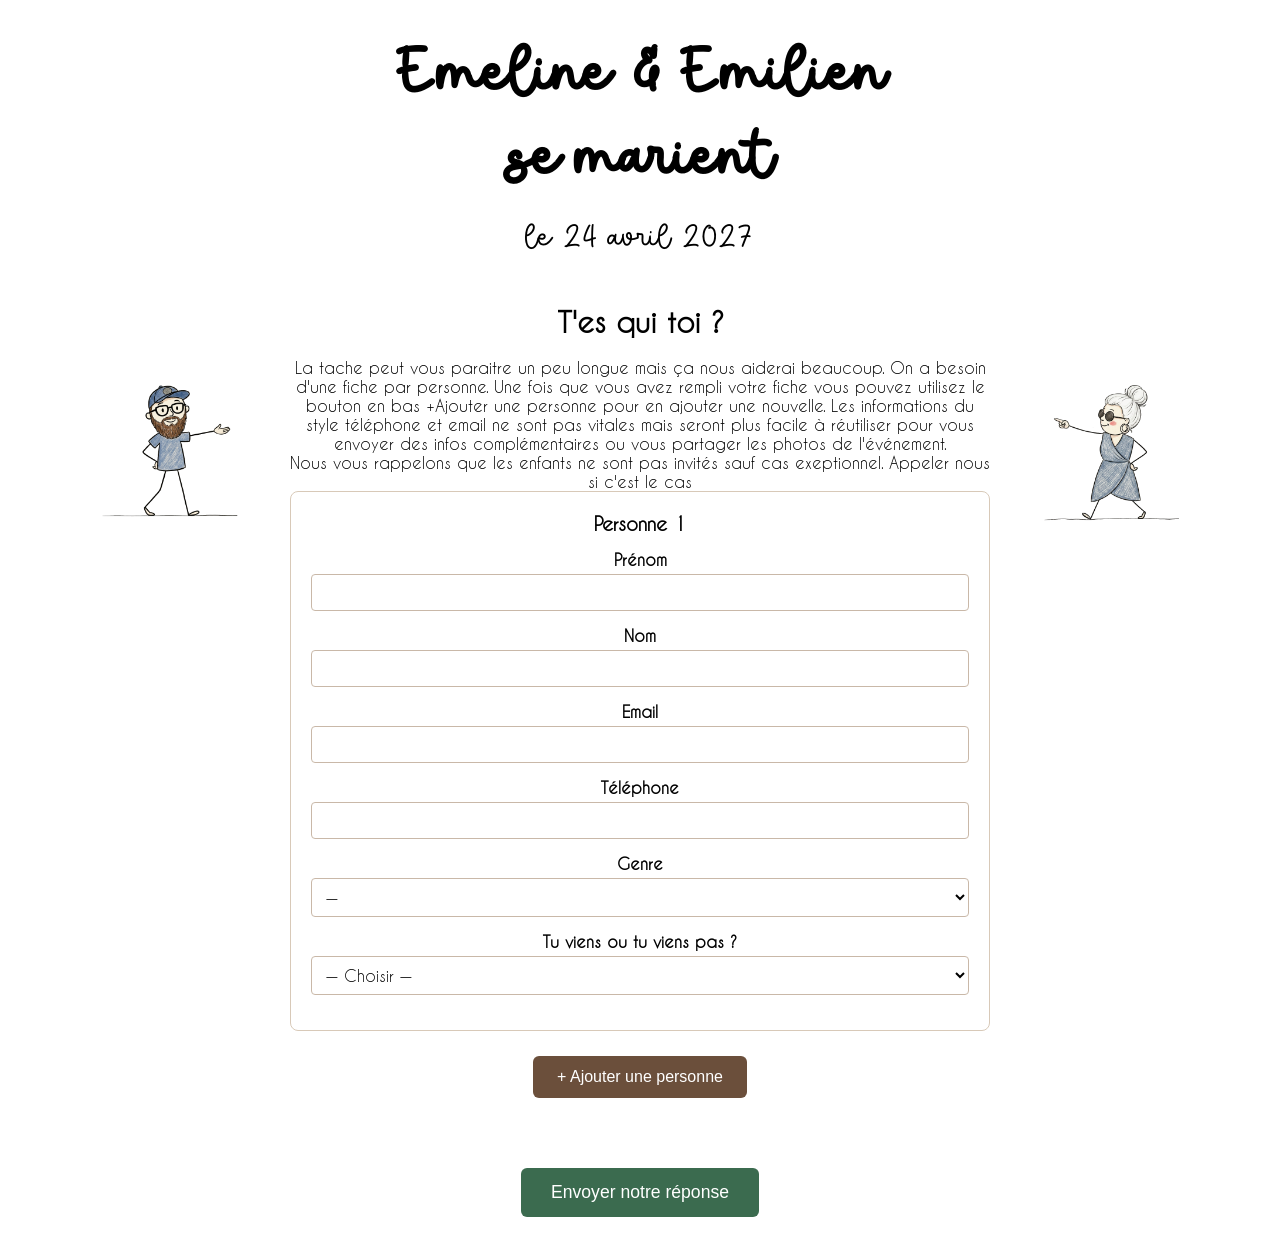
==== index.html @ d62d3e73 "réoragnisation" ====
<!DOCTYPE html>
<html lang="fr">
<head>
<meta charset="UTF-8">
<meta name="viewport" content="width=device-width, initial-scale=1.0">
<title>Mariage Emeline & Emilien — 24 avril 2027</title>
<link rel="stylesheet" href="style.css">
</head>
<body>
<div id="fond-anime" aria-hidden="true"></div>

<!-- ============================================================
     FORMULAIRE — page unique
     ============================================================ -->
<div id="form-container">
  <form id="rsvp-form" action="https://formbold.com/s/3dJxx" method="POST" autocomplete="off">

    <input type="hidden" name="version" id="input-version" value="a">

<header class="entete">
  <h1>
    <span class="ligne-mobile">Emeline<br>&<br>Emilien<br>se marient</span>
    <span class="ligne-desktop">Emeline & Emilien<br>se marient</span>
  </h1>
  <p class="date">le 24 avril 2027</p>
</header>

    <!-- Guides visuels : le pere a gauche, la mere a droite -->
    <img id="guide-pere" class="guide-personnage" src="images/pereparici.png" alt="" aria-hidden="true">
    <img id="guide-mere" class="guide-personnage" src="images/mereparici.png" alt="" aria-hidden="true">
    <img id="guide-fils"  class="guide-personnage guide-enfant hidden"
     src="images/filsdanse.gif" alt="">
<img id="guide-fille" class="guide-personnage guide-enfant hidden"
     src="images/filledanse.gif" alt="">
    <!-- ---------- BLOC 1 : LES INVITÉS ---------- -->
    <section class="cadre" id="bloc-invites">
      <h2>T'es qui toi ?</h2>
      <p class="intro-bloc">
        La tache peut vous paraitre un peu longue mais ça nous aiderai beaucoup. On a besoin d'une fiche par personne. Une fois que vous avez rempli votre fiche vous pouvez utilisez le bouton en bas +Ajouter une personne pour en ajouter une nouvelle. Les informations du style téléphone et email ne sont pas vitales mais seront plus facile à réutiliser pour vous envoyer des infos complémentaires ou vous partager les photos de l'événement.
      </p>
<p>Nous vous rappelons que les enfants ne sont pas invités sauf cas exeptionnel. Appeler nous si c'est le cas</p>
      <div id="personnes-container">

        <!-- ===== FICHE 1 (toujours visible) ===== -->
        <div class="fiche-personne" data-index="1">
          <div class="fiche-header">
            <span class="fiche-numero">Toi</span>
            <button type="button" class="btn-supprimer" aria-label="Supprimer">✕</button>
          </div>

          <div class="ligne-2col">
            <div class="champ">
              <label for="p1_prenom">Prénom</label>
              <input type="text" id="p1_prenom" name="p1_prenom" required>
            </div>
            <div class="champ">
              <label for="p1_nom">Nom</label>
              <input type="text" id="p1_nom" name="p1_nom" required>
            </div>
          </div>

          <div class="ligne-2col">
            <div class="champ">
              <label for="p1_email">Email</label>
              <input type="email" id="p1_email" name="p1_email">
            </div>
            <div class="champ">
              <label for="p1_tel">Téléphone</label>
              <input type="tel" id="p1_tel" name="p1_tel">
            </div>
          </div>

          <div class="champ">
            <label for="p1_genre">Genre</label>
            <select id="p1_genre" name="p1_genre">
              <option value="">—</option>
              <option value="homme">Homme</option>
              <option value="femme">Femme</option>
              <option value="licorne">Licorne</option>
              <option value="nain">Nain</option>
            </select>
          </div>

          <div class="champ">
            <label for="p1_presence">Tu viens ou tu viens pas ?</label>
            <select id="p1_presence" name="p1_presence" class="select-presence" required>
              <option value="">— Choisir —</option>
              <option value="absent">Absent(e), hélas. J'ai aquaponey</option>
              <option value="vin"    data-versions="a b c">Vin d'honneur uniquement</option>
              <option value="soir"   data-versions="a b">Vin d'honneur + soirée</option>
              <option value="journee" data-versions="a">Toute la journée,</option>
              <option value="retour"  data-versions="a">La journée et le lendemain</option>
            </select>
          </div>

          <!-- Conditionnel : repas -->
          <div class="conditionnel hidden" data-show-if="repas">
            <div class="champ">
              <label for="p1_regime">Des restrictions alimentaires ?</label>
              <select id="p1_regime" name="p1_regime">
                <option value="aucune">Non, je mange de tout</option>
                <option value="cannibale">Cannibale</option>
                <option value="vege">Végétarien</option>
                <option value="vegan">Vegan</option>
                <option value="kasher">Kasher</option>
                <option value="hallal">Hallal</option>
                <option value="demander">Demander à ma femme</option>
              </select>
            </div>
            <div class="champ">
              <label for="p1_allergies">Allergies alimentaires (précisez)</label>
              <input type="text" id="p1_allergies" name="p1_allergies"
                     placeholder="Arachides, fruits de mer, noix, légumes…">
            </div>
          </div>

          <!-- Conditionnel : logement -->
          <div class="conditionnel hidden" data-show-if="logement">
            <div class="champ">
              <label for="p1_logement">Besoin d'un hébergement ?</label>
              <p>On peut vous aider à trouver un logement, en fonction du nombre on peut trouver des solutions, mais on reprendra contact avec les intéressés.</p>
              <select id="p1_logement" name="p1_logement">
                <option value="non">Non merci</option>
                <option value="oui">Oui</option>
                <option value="peutetre">Peut-être</option>
              </select>
            </div>
          </div>
          <div class="conditionnel hidden" data-show-if="aide">
  <div class="champ">
    <label for="p1_aide">Prêt(e) à donner un coup de main pendant la journée ?</label>
    <p>On a besoin de vous pendant la journée si chacun en fait un peu ce ne sera lourd pour personne</p>
    <select id="p1_aide" name="p1_aide">
      <option value="">— Choisir —</option>
      <option value="non">Non, désolé</option>
      <option value="oui">Oui, avec plaisir</option>
      <option value="peutetre">Peut-être, dites-moi ce qu'il faut faire</option>
    </select>
  </div>
  <div class="ligne-2col">
     <div class="champ">
       <label for="p1_chanson1">Une chanson que tu voudrais entendre</label>
       <input type="text" id="p1_chanson1" name="p1_chanson1" placeholder="Titre — Artiste">
     </div>
      <div class="champ">
        <label for="p1_chanson2">Une deuxième chanson</label>
       <input type="text" id="p1_chanson2" name="p1_chanson2" placeholder="Titre — Artiste">
     </div>
    </div>
           <div class="zone-gif"></div>
 </div>
          <div class="zone-gif"></div>
        </div>
        <!-- ===== FIN FICHE 1 ===== -->

        <!-- Les fiches 2 à 8 sont clonées en JS depuis la fiche 1 [LOT 1] -->

      </div>

      <button type="button" id="btn-ajouter">+ Ajouter une personne</button>
    </section>

<!-- ---------- ENVOI ---------- -->
    <div class="zone-envoi">
      <button type="submit" id="btn-envoyer">Envoyer notre réponse</button>
      <p class="message-erreur hidden" id="message-erreur"></p>
    </div>

  </form>
</div>


<!-- ============================================================
     ÉCRAN FINAL
     ============================================================ -->
<div id="end-screen" class="hidden">
  <img id="img-fin" src="images/mariagefamille.png" alt="Les mariés">
  <h2>Merci pour votre réponse !</h2>
  <p>Nous avons hâte de célébrer ce jour avec vous.</p>
</div>

<script src="script.js"></script>
<script type="module" src="https://static.cloudflareinsights.com/beacon.min.js/v31edd6df95cf4e85bb4c19e7a9bdbcba1788362987495" integrity="sha512-iIg7k2xntmwu6/uSb5tpc/hySgZc4eoL31yB29W6tJFo2akwjPWcEqnCEdJvGexCL0KEQwVYv5BlowfhVz26hg==" data-cf-beacon='{"version":"2024.11.0","token":"8607d2a720d14b038279025b2b5a82e5","spa":2}' crossorigin="anonymous"></script>
</body>
</html>
---- style.css ----
/* ===== RESET (à mettre en haut du CSS) ===== */
* {
  margin: 0;
  padding: 0;
  box-sizing: border-box;
}

.hidden {
    display: none !important;
}

.cadre {
    /* Cadre fleuri desactive pour l'instant — reactiver ces 2 lignes pour le remettre
       (la bordure de 80px reprendra 160px de largeur au contenu) :
    border: 80px solid transparent;
    border-image: url('images/cadre-fleuri1.png') 200 round; */
    border: none;
    padding: 10px;
    margin: 20px;
}
/* ===================================================================
   LOT 4 — MISE EN PAGE DU FORMULAIRE
   =================================================================== */
/*Polices*/
@font-face {
  font-family: 'CaviarDreams';
  src: url('./fonts/CaviarDreams.woff2') format('woff2');
  font-weight: 400;
  font-style: normal;
  font-display: swap;
}
@font-face {
  font-family: 'iloveyou';
  src: url('./fonts/iloveyou.woff2') format('woff2');
  font-weight: 400;
  font-style: normal;
  font-display: swap;
}

body {
  font-family: 'CaviarDreams';
  text-align: justify;
}
header {
  text-align: center;
  font-family: 'iloveyou';
  font-size: 2.2em;
}
h1 {
  text-align: center;
  line-height: 1.2; /* réduit l'espace entre les lignes */
}
/* Police des questions */
.question-label {
  font-family: 'Georgia', serif;
}
#form-container {
  max-width: 800px;
  margin: 0 auto;
  padding: 40px 20px;
}

/* --- Sections générales (.cadre sert déjà de conteneur visuel) --- */
.cadre h2 {
  font-size: 1.8rem;
  margin-bottom: 20px;
  text-align: center;
}

/* --- Fiche personne --- */
.fiche-personne {
  background: rgba(255, 255, 255, 0.6);
  border: 1px solid #d8c9b8;
  border-radius: 8px;
  padding: 20px;
  margin-bottom: 25px;
  position: relative;
}

.fiche-numero {
  display: block;
  font-weight: bold;
  font-size: 1.2rem;
  margin-bottom: 15px;
}

.btn-supprimer {
  position: absolute;
  top: 15px;
  right: 15px;
  background: none;
  border: none;
  font-size: 1.3rem;
  cursor: pointer;
  color: #a33;
}

/* --- Champs de formulaire --- */
.champ {
  margin-bottom: 15px;
  display: flex;
  flex-direction: column;
}

.champ label {
  margin-bottom: 5px;
  font-weight: bold;
}

.champ input,
.champ select,
.champ textarea {
  padding: 8px 10px;
  border: 1px solid #c9b8a8;
  border-radius: 4px;
  font-family: inherit ;
  font-size: 1rem;
  background: #fff;
}

/* --- Blocs conditionnels (repas / logement) --- */
.conditionnel {
  border-left: 3px solid #d8b878;
  padding-left: 15px;
  margin-top: 10px;
}

/* --- Bouton ajouter une personne --- */
#btn-ajouter {
  display: block;
  margin: 0 auto 30px;
  padding: 12px 24px;
  background: #6b4f3b;
  color: #fff;
  border: none;
  border-radius: 6px;
  cursor: pointer;
  font-size: 1rem;
  position: relative; 
  z-index: 10;   
}

#btn-ajouter:disabled {
  background: #ccc;
  cursor: not-allowed;
}
.guide-personnage {
  position: fixed;
  top: 50%;
  transform: translateY(-50%);
  width: 150px;
  z-index: 5;
  transition: opacity 0.3s ease;
}

/* Cales contre le formulaire : 15px entre le personnage et le bord du cadre.
   545px = 380 (demi-largeur du cadre) + 15 (ecart) + 150 (largeur du personnage) */
#guide-pere { left:  calc(50% - 545px); }
#guide-mere { right: calc(50% - 545px); }
/* Enfants : empilés sous le père et la mère */
#guide-fils  { left: calc(50% - 545px); }
#guide-fille { right:calc(50% - 545px); }

/* Décalage vertical : moitié de la hauteur du parent + un écart */
.guide-enfant {
  transform: translateY(calc(-50% + 200px));
}
.ligne-desktop { display: inline; }
.ligne-mobile { display: none; }

@media (max-width: 640px) {
  .ligne-desktop { display: none; }
  .ligne-mobile { display: inline; }
}
@media (max-width: 1180px) { 
  /* Tous les guides : fixés au centre vertical de l'écran, côte à côte */
  .guide-personnage {
    position: fixed;
    top: 50%;
    transform: translateY(-50%);
    width: 150px;
    z-index: 5;              /* derrière le formulaire */
    opacity: 0.6;            /* discret en arrière-plan */
    pointer-events: none;    /* les clics passent à travers */
  }

  /* Répartition horizontale autour du centre de l'écran.
     70px de large + 10px d'écart => pas de 80px par personnage */
  #guide-pere  { left: calc(50% - 200px); }
  #guide-mere  { right: calc(50% - 200px);  }
  #guide-fils  { left: calc(50% - 200px); top: calc(50% + 180px); }
  #guide-fille { right: calc(50% - 200px);top: calc(50% + 180px);}

  /* Le formulaire passe au-dessus */
  .container {
    position: relative;
    z-index: 10;
  }
 
}
/* --- Bouton d'envoi --- */
#rsvp-form button[type="submit"] {
  display: block;
  margin: 30px auto 0;
  padding: 14px 30px;
  background: #3b6b4f;
  color: #fff;
  border: none;
  border-radius: 6px;
  font-size: 1.1rem;
  cursor: pointer;
}

/* --- Fond animé : décor non interactif derrière le contenu --- */
#fond-anime {
  position: fixed;
  inset: 0;
  z-index: 0;
  pointer-events: none;
  overflow: hidden;
  background: transparent;
}

#intro-screen,
#form-container,
#end-screen {
  text-align: center;
}

#end-screen h2,
#end-screen p {
  text-align: center;
  margin: 10px auto;
}

.fond-anime-element {
  position: absolute;
  top: 0;
  left: 0;
  user-select: none;
  will-change: transform, opacity;
  animation: fond-anime-fall var(--fall-duration, 8s) linear forwards;
}

@keyframes fond-anime-fall {
  from {
    transform: translate3d(0, -10vh, 0) rotate(0deg);
    opacity: 0;
  }
  10% { opacity: 0.9; }
  90% { opacity: 0.9; }
  to {
    transform: translate3d(0, 110vh, 0) rotate(360deg);
    opacity: 0;
  }
}

@media (max-width: 640px) {
  #fond-anime { opacity: 0.55; }
  .fond-anime-element { animation-duration: 9s; }
}

@media (prefers-reduced-motion: reduce) {
  #fond-anime { display: none; }
}
#img-fin {
  max-width: 600px;   /* ajuste selon ton besoin */
  width: 80%;         /* pour que ça reste responsive sur mobile */
  height: auto;
  display: block;
  margin: 0 auto;
}
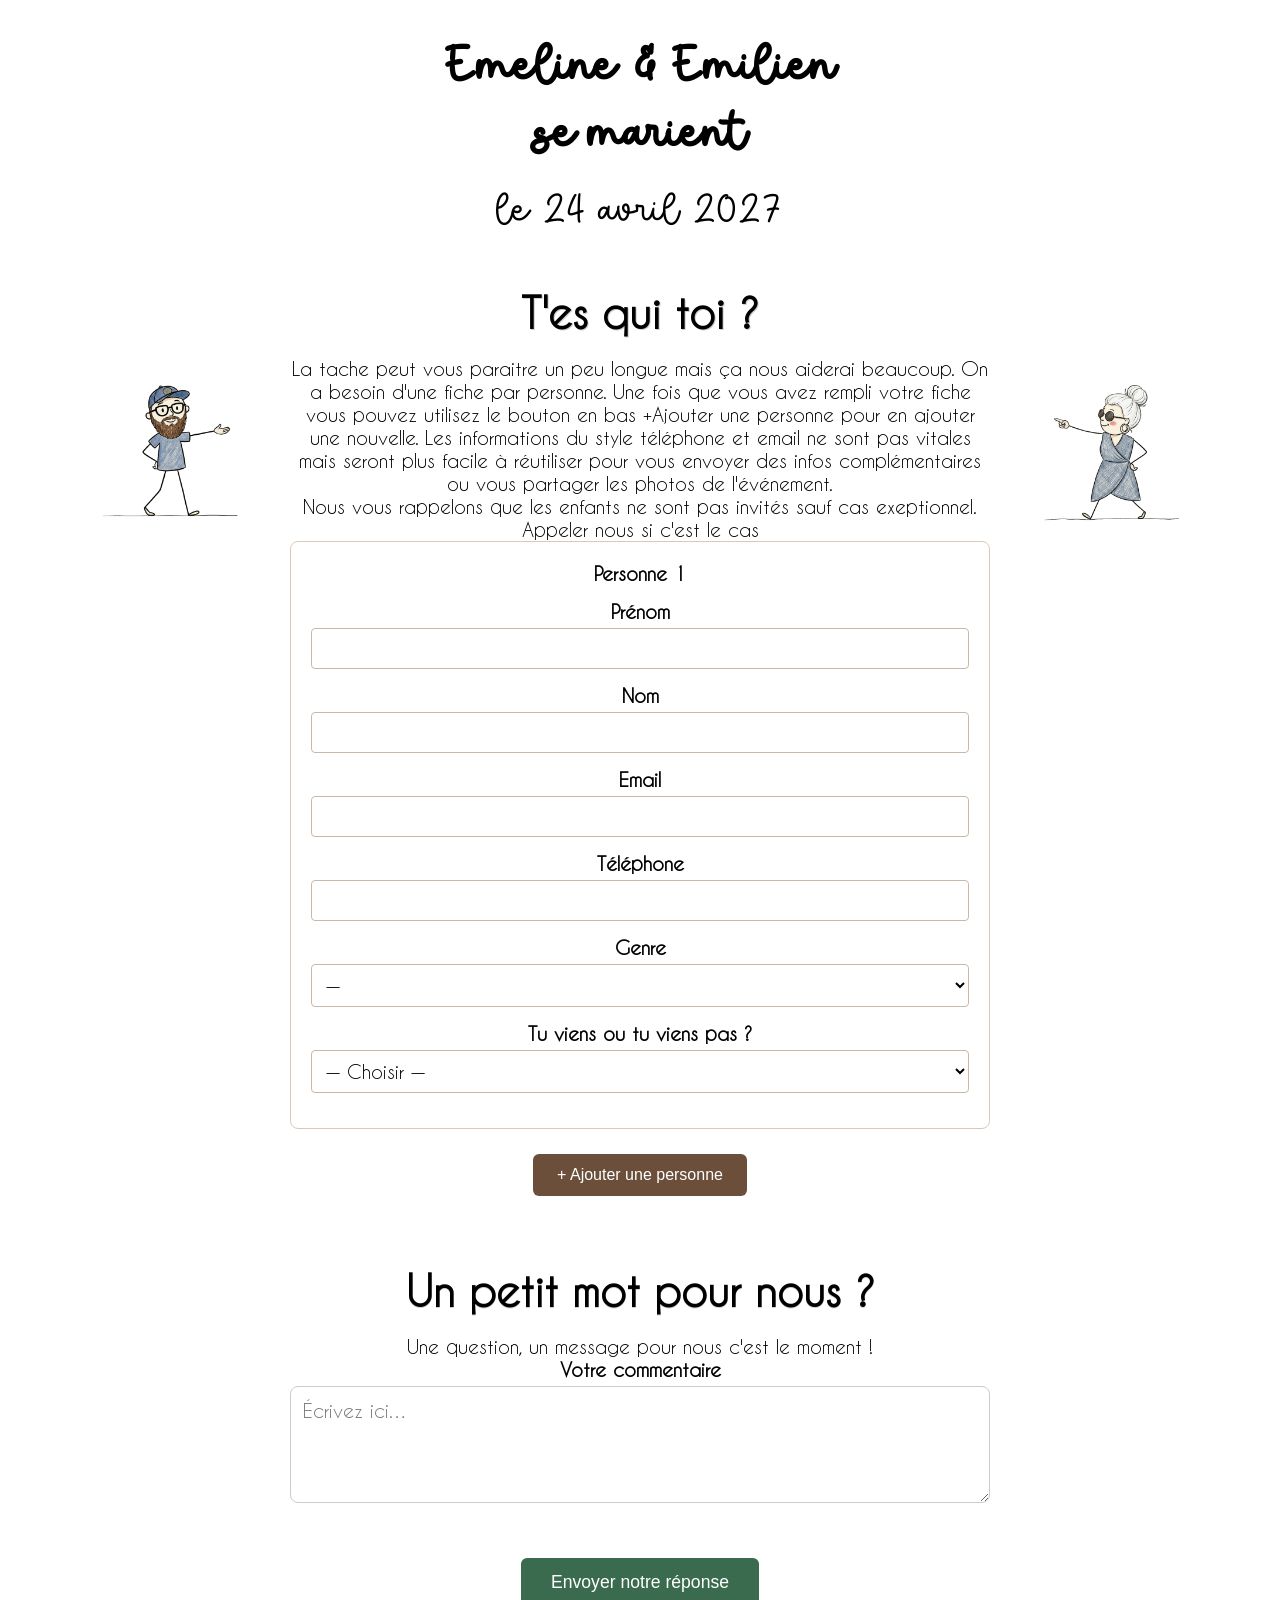
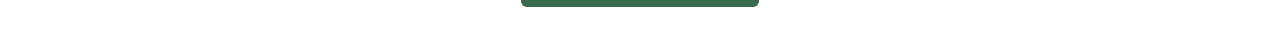
==== commit ea86cdfd: "v2" ====
--- a/index.html
+++ b/index.html
@@ -147,10 +147,8 @@
        <input type="text" id="p1_chanson2" name="p1_chanson2" placeholder="Titre — Artiste">
      </div>
     </div>
-           <div class="zone-gif"></div>
- </div>
-          <div class="zone-gif"></div>
-        </div>
+  </div>
+</div>
         <!-- ===== FIN FICHE 1 ===== -->
 
         <!-- Les fiches 2 à 8 sont clonées en JS depuis la fiche 1 [LOT 1] -->
@@ -159,7 +157,18 @@
 
       <button type="button" id="btn-ajouter">+ Ajouter une personne</button>
     </section>
-
+    <!-- ---------- BLOC COMMENTAIRE ---------- -->
+    <section class="cadre" id="bloc-commentaire">
+      <h2>Un petit mot pour nous ?</h2>
+      <p class="intro-bloc">
+        Une question, un message pour nous c'est le moment !
+      </p>
+      <div class="champ">
+        <label for="commentaire">Votre commentaire</label>
+        <textarea id="commentaire" name="commentaire" rows="4"
+                  placeholder="Écrivez ici…"></textarea>
+      </div>
+    </section>
 <!-- ---------- ENVOI ---------- -->
     <div class="zone-envoi">
       <button type="submit" id="btn-envoyer">Envoyer notre réponse</button>
--- a/style.css
+++ b/style.css
@@ -36,19 +36,29 @@
   font-style: normal;
   font-display: swap;
 }
-
+#bloc-commentaire textarea {
+  width: 100%;
+  font-family: 'CaviarDreams';
+  font-size: clamp(0.8rem, 2vw, 1.2rem);
+  padding: 0.6em;
+  border-radius: 8px;
+  border: 1px solid #ccc;
+  resize: vertical;
+}
 body {
   font-family: 'CaviarDreams';
   text-align: justify;
+  font-size: clamp(0.8rem, 2vw, 1.2rem);
 }
 header {
   text-align: center;
   font-family: 'iloveyou';
-  font-size: 2.2em;
+  font-size: clamp(1.5rem, 4.5vw, 2.8rem);
 }
 h1 {
   text-align: center;
   line-height: 1.2; /* réduit l'espace entre les lignes */
+  font-size: clamp(3rem, 9vw, 3.5rem);
 }
 /* Police des questions */
 .question-label {
@@ -62,9 +72,9 @@
 
 /* --- Sections générales (.cadre sert déjà de conteneur visuel) --- */
 .cadre h2 {
-  font-size: 1.8rem;
+  font-size: clamp(2rem, 6vw, 2.6rem);
   margin-bottom: 20px;
-  text-align: center;
+  text-shadow: 0.5px 0.5px 0 rgba(0,0,0,0.2);
 }
 
 /* --- Fiche personne --- */
@@ -114,7 +124,7 @@
   border: 1px solid #c9b8a8;
   border-radius: 4px;
   font-family: inherit ;
-  font-size: 1rem;
+  font-size: clamp(0.8rem, 2vw, 1.2rem);
   background: #fff;
 }
 
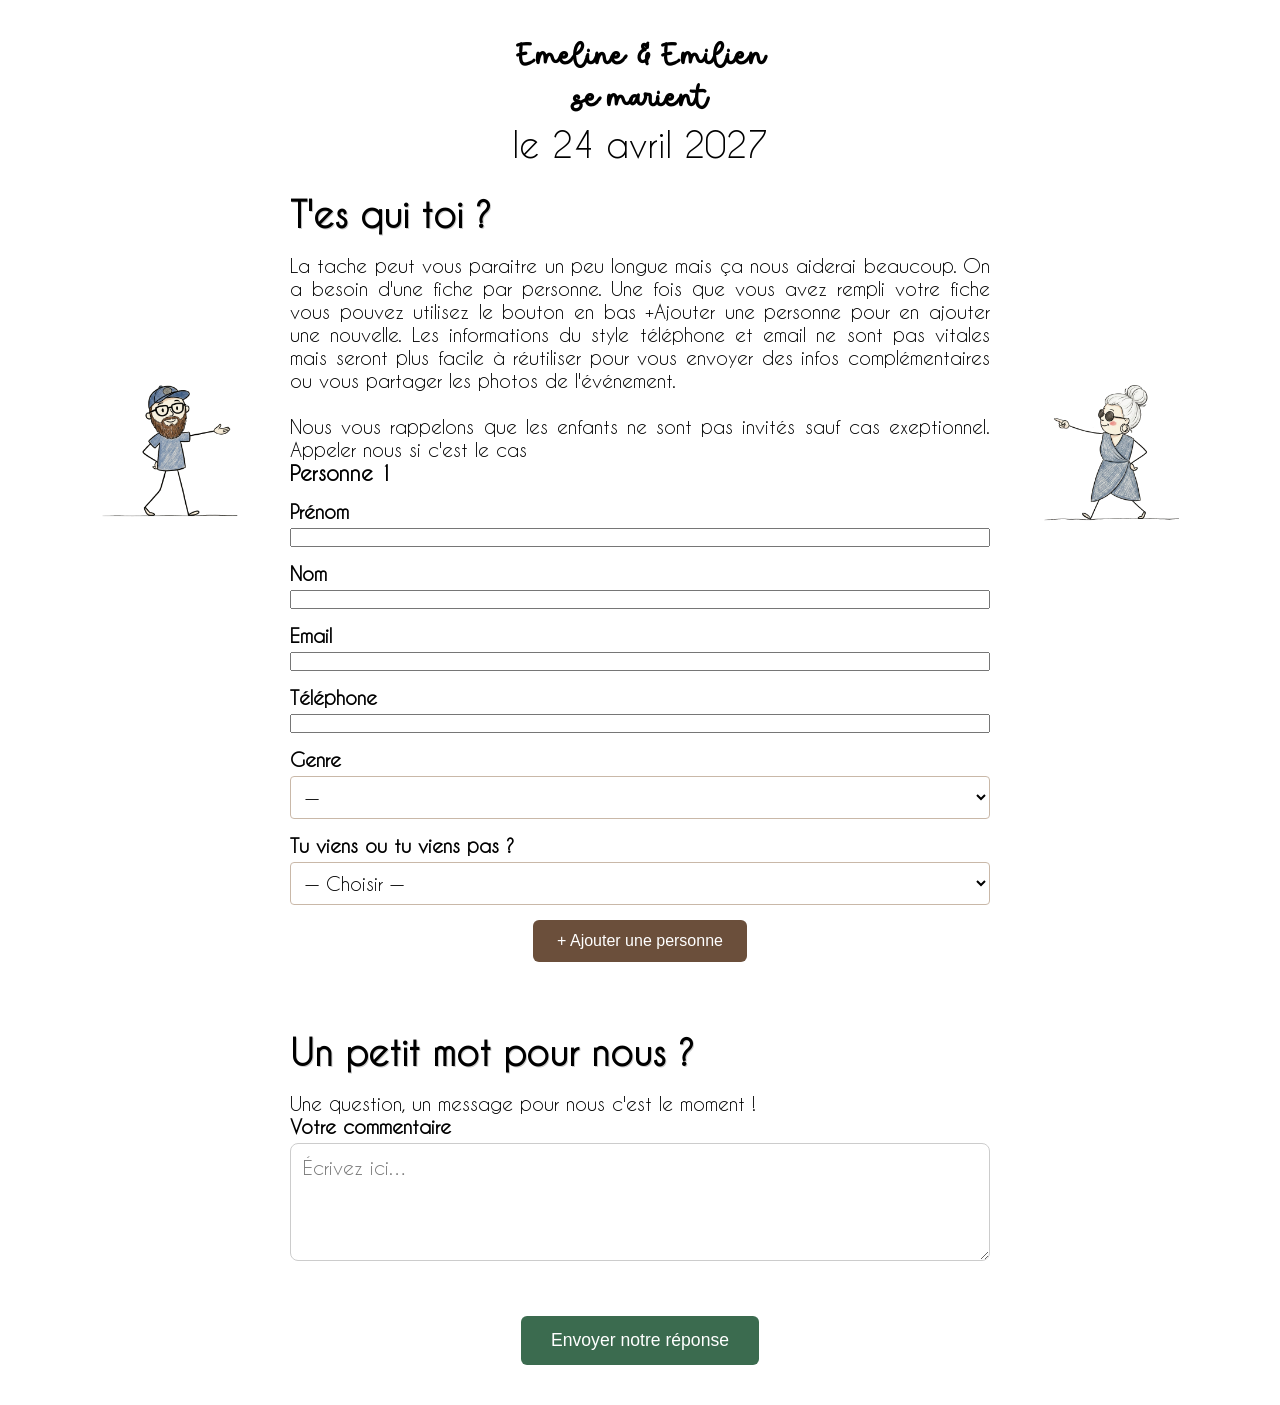
==== commit a9132446: "quelque modif et nouvelle animation" ====
--- a/index.html
+++ b/index.html
@@ -35,10 +35,11 @@
     <!-- ---------- BLOC 1 : LES INVITÉS ---------- -->
     <section class="cadre" id="bloc-invites">
       <h2>T'es qui toi ?</h2>
-      <p class="intro-bloc">
+        <p class="intro-bloc">
         La tache peut vous paraitre un peu longue mais ça nous aiderai beaucoup. On a besoin d'une fiche par personne. Une fois que vous avez rempli votre fiche vous pouvez utilisez le bouton en bas +Ajouter une personne pour en ajouter une nouvelle. Les informations du style téléphone et email ne sont pas vitales mais seront plus facile à réutiliser pour vous envoyer des infos complémentaires ou vous partager les photos de l'événement.
-      </p>
-<p>Nous vous rappelons que les enfants ne sont pas invités sauf cas exeptionnel. Appeler nous si c'est le cas</p>
+        </p>
+        <br>
+        <p>Nous vous rappelons que les enfants ne sont pas invités sauf cas exeptionnel. Appeler nous si c'est le cas</p>
       <div id="personnes-container">
 
         <!-- ===== FICHE 1 (toujours visible) ===== -->
@@ -85,11 +86,11 @@
             <label for="p1_presence">Tu viens ou tu viens pas ?</label>
             <select id="p1_presence" name="p1_presence" class="select-presence" required>
               <option value="">— Choisir —</option>
-              <option value="absent">Absent(e), hélas. J'ai aquaponey</option>
-              <option value="vin"    data-versions="a b c">Vin d'honneur uniquement</option>
-              <option value="soir"   data-versions="a b">Vin d'honneur + soirée</option>
-              <option value="journee" data-versions="a">Toute la journée,</option>
-              <option value="retour"  data-versions="a">La journée et le lendemain</option>
+              <option value="absent"                       >Absent(e), hélas. J'ai aquaponey</option>
+              <option value="vin"     data-versions="a b c">Vin d'honneur uniquement</option>
+              <option value="soir"    data-versions="a b"  >Vin d'honneur + soirée</option>
+              <option value="journee" data-versions="a"    >Toute la journée,</option>
+              <option value="retour"  data-versions="a"    >La journée et le lendemain</option>
             </select>
           </div>
 
@@ -98,13 +99,13 @@
             <div class="champ">
               <label for="p1_regime">Des restrictions alimentaires ?</label>
               <select id="p1_regime" name="p1_regime">
-                <option value="aucune">Non, je mange de tout</option>
+                <option value="aucune"   >Non, je mange de tout</option>
                 <option value="cannibale">Cannibale</option>
-                <option value="vege">Végétarien</option>
-                <option value="vegan">Vegan</option>
-                <option value="kasher">Kasher</option>
-                <option value="hallal">Hallal</option>
-                <option value="demander">Demander à ma femme</option>
+                <option value="vege"     >Végétarien</option>
+                <option value="vegan"    >Vegan</option>
+                <option value="kasher"   >Kasher</option>
+                <option value="hallal"   >Hallal</option>
+                <option value="demander" >Demander à ma femme</option>
               </select>
             </div>
             <div class="champ">
@@ -120,9 +121,9 @@
               <label for="p1_logement">Besoin d'un hébergement ?</label>
               <p>On peut vous aider à trouver un logement, en fonction du nombre on peut trouver des solutions, mais on reprendra contact avec les intéressés.</p>
               <select id="p1_logement" name="p1_logement">
+                <option value=""   >— Choisir —</option>
                 <option value="non">Non merci</option>
                 <option value="oui">Oui</option>
-                <option value="peutetre">Peut-être</option>
               </select>
             </div>
           </div>
@@ -134,7 +135,6 @@
       <option value="">— Choisir —</option>
       <option value="non">Non, désolé</option>
       <option value="oui">Oui, avec plaisir</option>
-      <option value="peutetre">Peut-être, dites-moi ce qu'il faut faire</option>
     </select>
   </div>
   <div class="ligne-2col">
@@ -143,7 +143,7 @@
        <input type="text" id="p1_chanson1" name="p1_chanson1" placeholder="Titre — Artiste">
      </div>
       <div class="champ">
-        <label for="p1_chanson2">Une deuxième chanson</label>
+        <label for="p1_chanson2">Une autre ! une autre !</label>
        <input type="text" id="p1_chanson2" name="p1_chanson2" placeholder="Titre — Artiste">
      </div>
     </div>
--- a/style.css
+++ b/style.css
@@ -36,62 +36,60 @@
   font-style: normal;
   font-display: swap;
 }
+
 #bloc-commentaire textarea {
+  font-family: 'CaviarDreams';
   width: 100%;
-  font-family: 'CaviarDreams';
   font-size: clamp(0.8rem, 2vw, 1.2rem);
   padding: 0.6em;
   border-radius: 8px;
   border: 1px solid #ccc;
   resize: vertical;
+  z-index: 10;
+}
+.entete .date {
+  text-align: center;
+  font-size: clamp(2rem, 6vw, 2.2rem);
 }
 body {
   font-family: 'CaviarDreams';
   text-align: justify;
   font-size: clamp(0.8rem, 2vw, 1.2rem);
-}
-header {
-  text-align: center;
-  font-family: 'iloveyou';
-  font-size: clamp(1.5rem, 4.5vw, 2.8rem);
-}
+  z-index: 10;
+}
+
 h1 {
-  text-align: center;
-  line-height: 1.2; /* réduit l'espace entre les lignes */
-  font-size: clamp(3rem, 9vw, 3.5rem);
-}
-/* Police des questions */
-.question-label {
-  font-family: 'Georgia', serif;
-}
+  font-family: 'iloveyou'; /* hérite du header, cohérent */
+  text-align: center;
+  line-height: 1.2;
+  font-size: clamp(2rem, 6vw, 2.2rem);
+  z-index: 10;
+}
+
 #form-container {
   max-width: 800px;
   margin: 0 auto;
   padding: 40px 20px;
+  z-index: 10;
 }
 
 /* --- Sections générales (.cadre sert déjà de conteneur visuel) --- */
 .cadre h2 {
-  font-size: clamp(2rem, 6vw, 2.6rem);
+  font-family: 'CaviarDreams';
+  font-size: clamp(1.5rem, 5vw, 2.2rem);
   margin-bottom: 20px;
   text-shadow: 0.5px 0.5px 0 rgba(0,0,0,0.2);
-}
-
-/* --- Fiche personne --- */
-.fiche-personne {
-  background: rgba(255, 255, 255, 0.6);
-  border: 1px solid #d8c9b8;
-  border-radius: 8px;
-  padding: 20px;
-  margin-bottom: 25px;
-  position: relative;
-}
-
+  z-index: 10;
+}
+
+/* Fiche personne : CaviarDreams un peu plus petit */
 .fiche-numero {
+  font-family: 'CaviarDreams';
   display: block;
   font-weight: bold;
-  font-size: 1.2rem;
+  font-size: 1.3rem;
   margin-bottom: 15px;
+  z-index: 10;
 }
 
 .btn-supprimer {
@@ -103,6 +101,7 @@
   font-size: 1.3rem;
   cursor: pointer;
   color: #a33;
+   z-index: 10;
 }
 
 /* --- Champs de formulaire --- */
@@ -110,23 +109,29 @@
   margin-bottom: 15px;
   display: flex;
   flex-direction: column;
+  z-index: 10;
 }
 
 .champ label {
+  font-family: 'CaviarDreams';
   margin-bottom: 5px;
   font-weight: bold;
-}
-
-.champ input,
+  z-index: 10;
+}
+
+.champ input{   
+   z-index: 10;}
 .champ select,
 .champ textarea {
+  font-family: 'CaviarDreams';
   padding: 8px 10px;
   border: 1px solid #c9b8a8;
   border-radius: 4px;
-  font-family: inherit ;
   font-size: clamp(0.8rem, 2vw, 1.2rem);
   background: #fff;
-}
+  z-index: 10;
+}
+
 
 /* --- Blocs conditionnels (repas / logement) --- */
 .conditionnel {
@@ -159,6 +164,8 @@
   top: 50%;
   transform: translateY(-50%);
   width: 150px;
+  height: auto;        /* ou une valeur fixe si tu veux du carré parfait */
+  object-fit: contain; /* évite toute déformation */
   z-index: 5;
   transition: opacity 0.3s ease;
 }
@@ -199,14 +206,7 @@
   #guide-pere  { left: calc(50% - 200px); }
   #guide-mere  { right: calc(50% - 200px);  }
   #guide-fils  { left: calc(50% - 200px); top: calc(50% + 180px); }
-  #guide-fille { right: calc(50% - 200px);top: calc(50% + 180px);}
-
-  /* Le formulaire passe au-dessus */
-  .container {
-    position: relative;
-    z-index: 10;
-  }
- 
+  #guide-fille { right: calc(50% - 200px);top: calc(50% + 180px); } 
 }
 /* --- Bouton d'envoi --- */
 #rsvp-form button[type="submit"] {
@@ -231,8 +231,10 @@
   background: transparent;
 }
 
-#intro-screen,
-#form-container,
+#form-container{
+    z-index: 10;
+}
+
 #end-screen {
   text-align: center;
 }
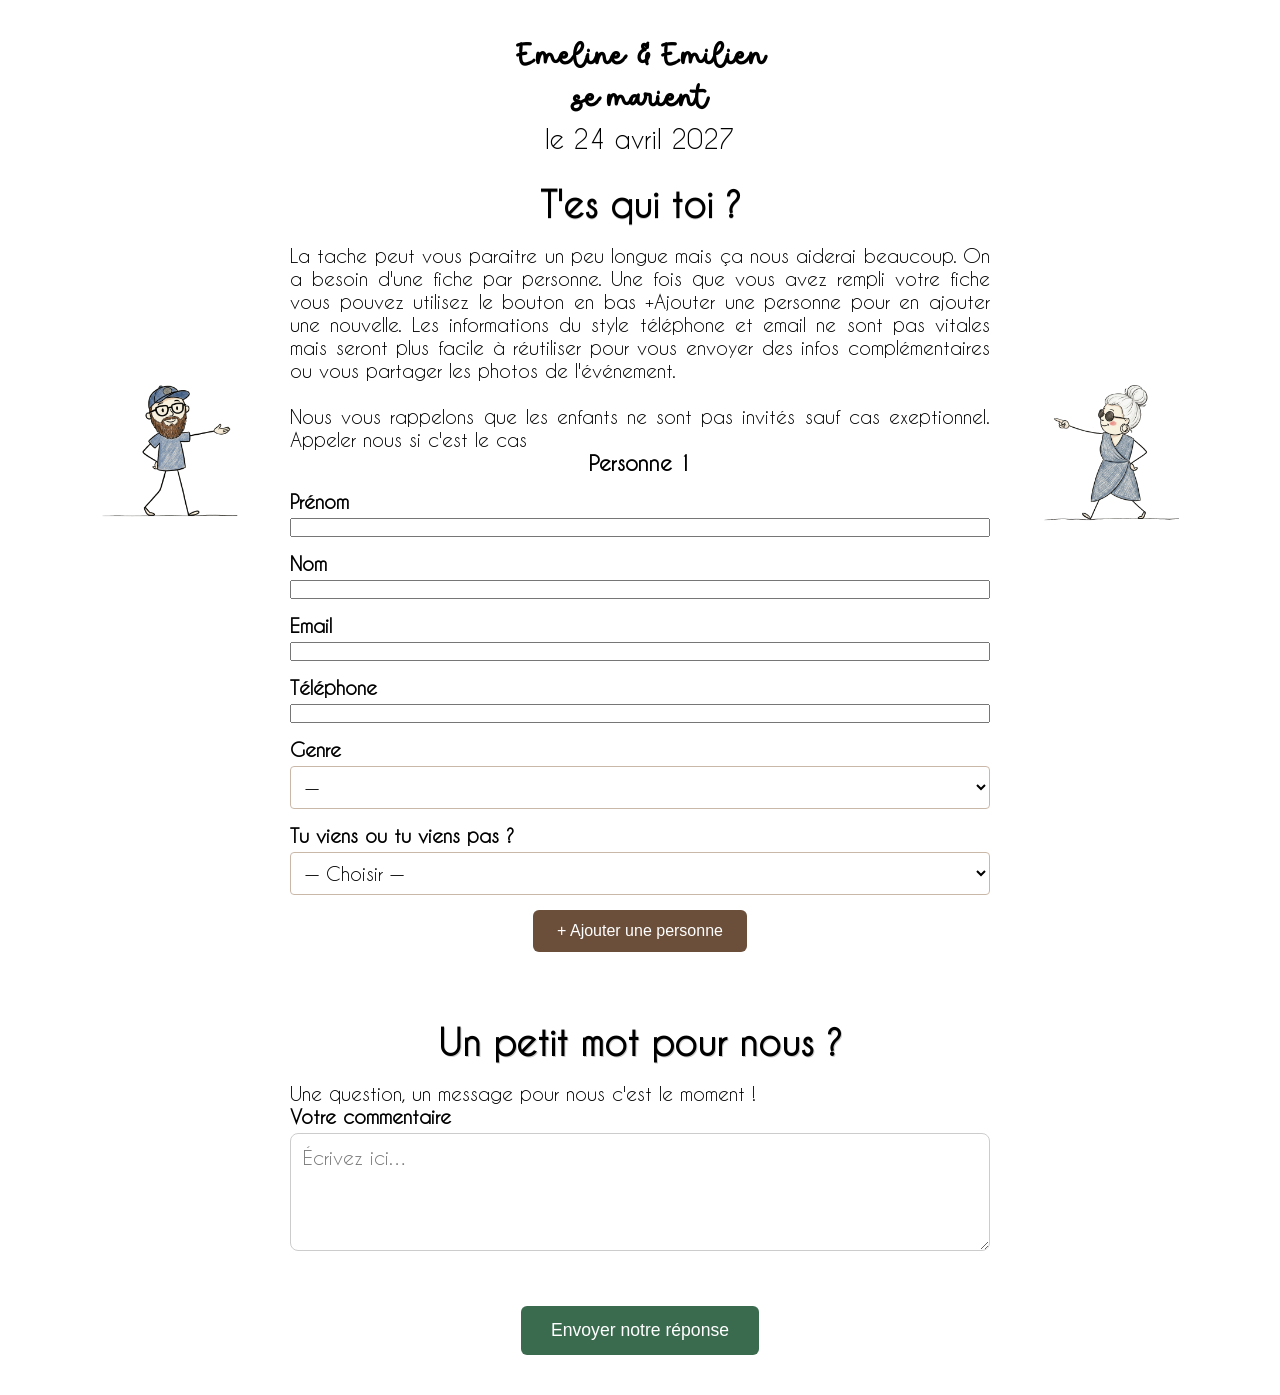
==== commit cb8ce214: "changement de formulaire" ====
--- a/index.html
+++ b/index.html
@@ -13,7 +13,7 @@
      FORMULAIRE — page unique
      ============================================================ -->
 <div id="form-container">
-  <form id="rsvp-form" action="https://formbold.com/s/3dJxx" method="POST" autocomplete="off">
+  <form id="rsvp-form" action="https://formbold.com/s/oeYJ5" method="POST" autocomplete="off">
 
     <input type="hidden" name="version" id="input-version" value="a">
 
--- a/style.css
+++ b/style.css
@@ -49,7 +49,7 @@
 }
 .entete .date {
   text-align: center;
-  font-size: clamp(2rem, 6vw, 2.2rem);
+  font-size: clamp(1.2rem, 3vw, 1.6rem);
 }
 body {
   font-family: 'CaviarDreams';
@@ -77,6 +77,7 @@
 .cadre h2 {
   font-family: 'CaviarDreams';
   font-size: clamp(1.5rem, 5vw, 2.2rem);
+  text-align: center;
   margin-bottom: 20px;
   text-shadow: 0.5px 0.5px 0 rgba(0,0,0,0.2);
   z-index: 10;
@@ -87,6 +88,7 @@
   font-family: 'CaviarDreams';
   display: block;
   font-weight: bold;
+  text-align: center;
   font-size: 1.3rem;
   margin-bottom: 15px;
   z-index: 10;
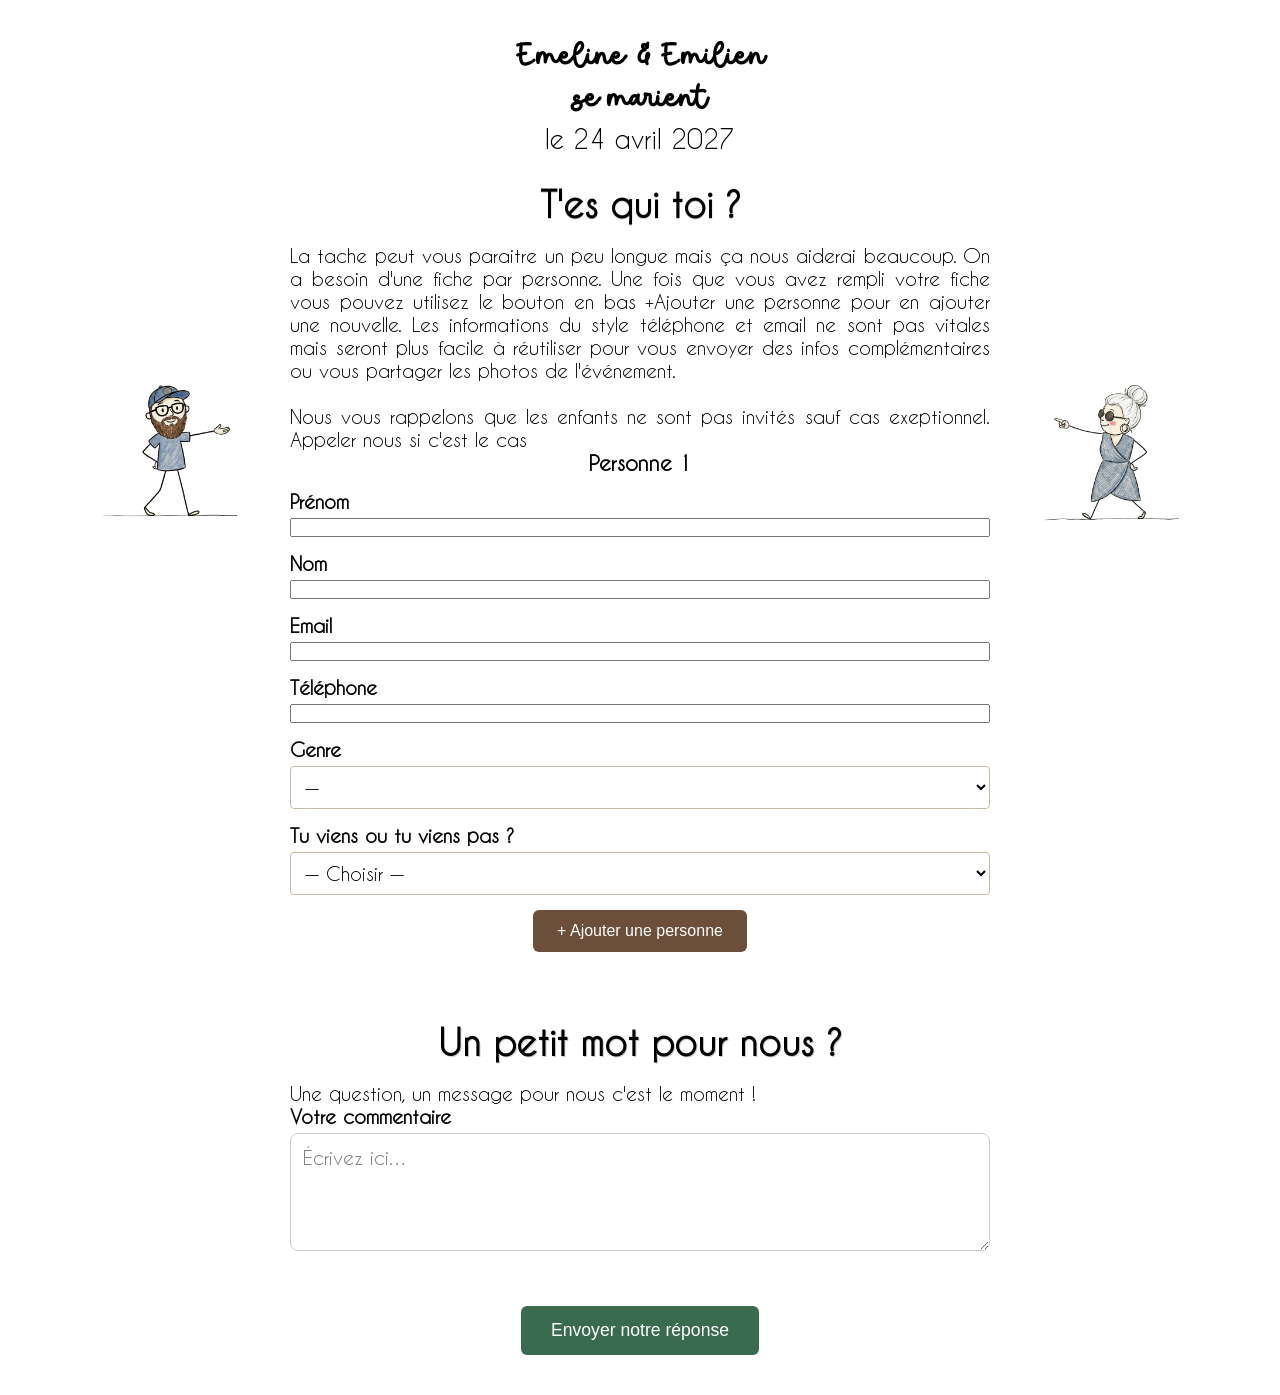
==== commit 3d98f4f7: "retour au précédent# Please enter the commit message for your changes. Lines starting" ====
--- a/index.html
+++ b/index.html
@@ -13,7 +13,7 @@
      FORMULAIRE — page unique
      ============================================================ -->
 <div id="form-container">
-  <form id="rsvp-form" action="https://formbold.com/s/oeYJ5" method="POST" autocomplete="off">
+  <form id="rsvp-form" action="https://formbold.com/s/3dJxx" method="POST" autocomplete="off">
 
     <input type="hidden" name="version" id="input-version" value="a">
 
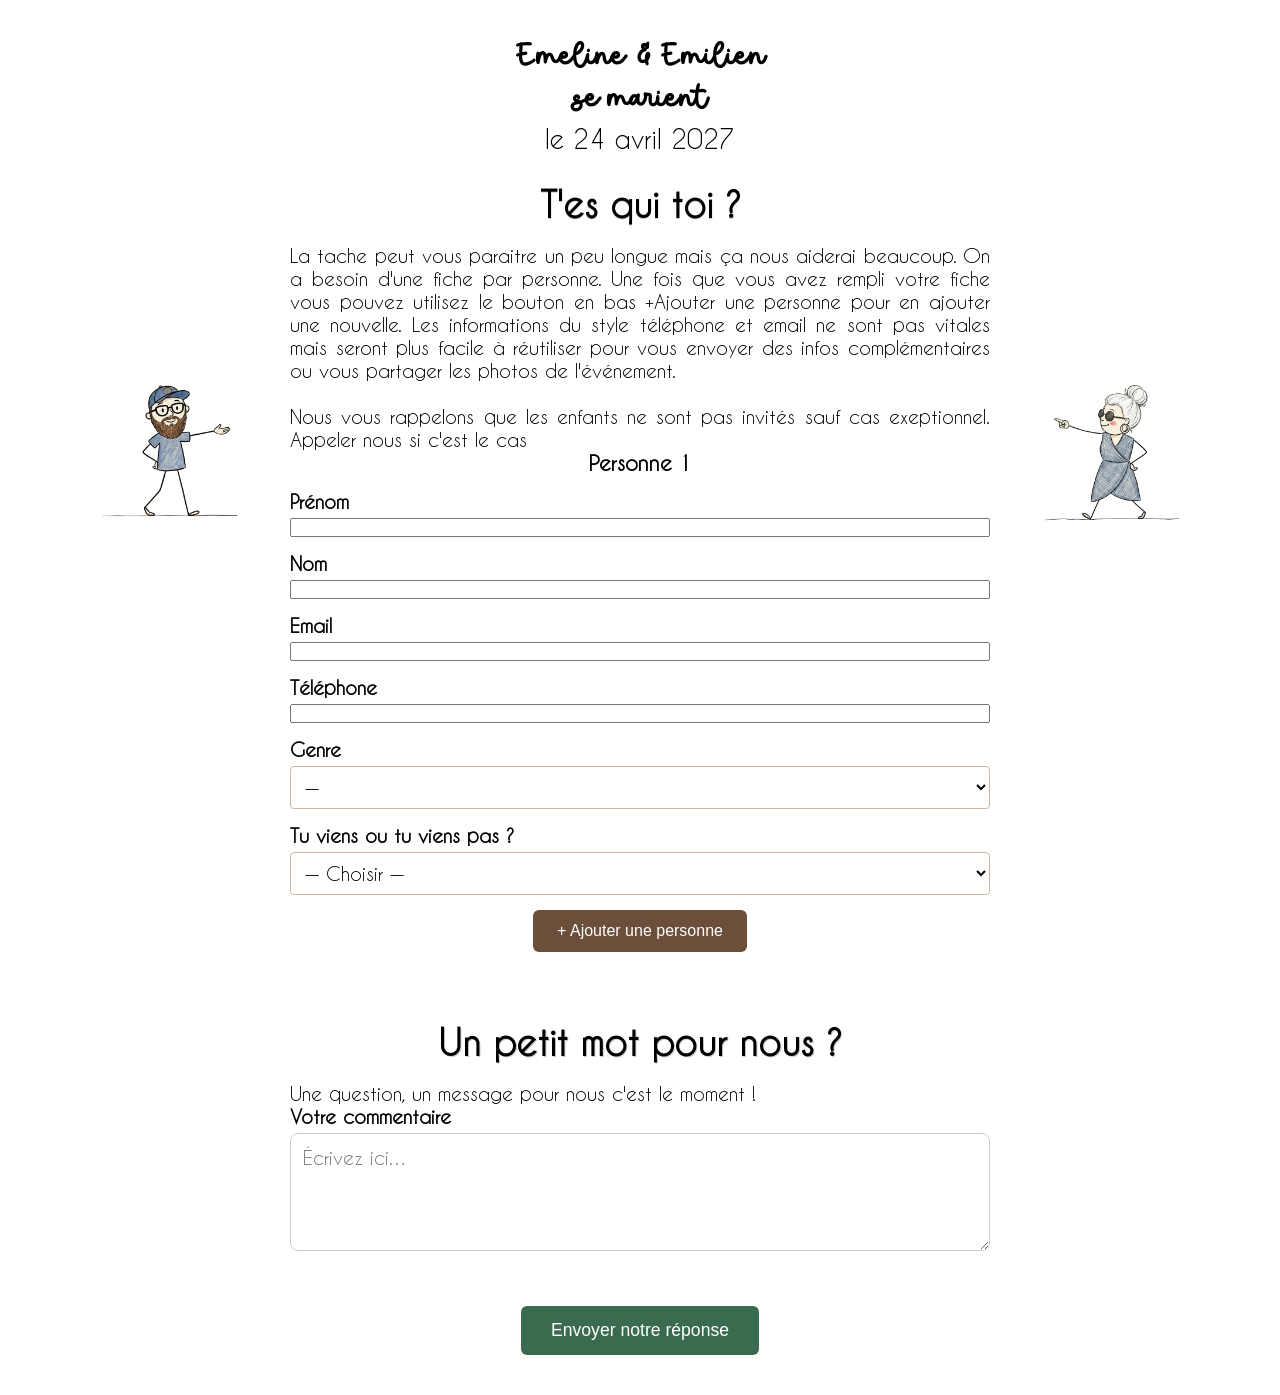
==== commit e38c69ad: "changement vers web3forms" ====
--- a/index.html
+++ b/index.html
@@ -13,8 +13,10 @@
      FORMULAIRE — page unique
      ============================================================ -->
 <div id="form-container">
-  <form id="rsvp-form" action="https://formbold.com/s/3dJxx" method="POST" autocomplete="off">
+  <form id="rsvp-form" action="https://api.web3forms.com/submit" method="POST" autocomplete="off">
 
+    <input type="hidden" name="access_key" value="70844ea2-02ba-4b14-b611-c4b241e174a0">
+    <input type="hidden" name="subject" value="Nouvelle réponse mariage Emeline & Emilien">
     <input type="hidden" name="version" id="input-version" value="a">
 
 <header class="entete">
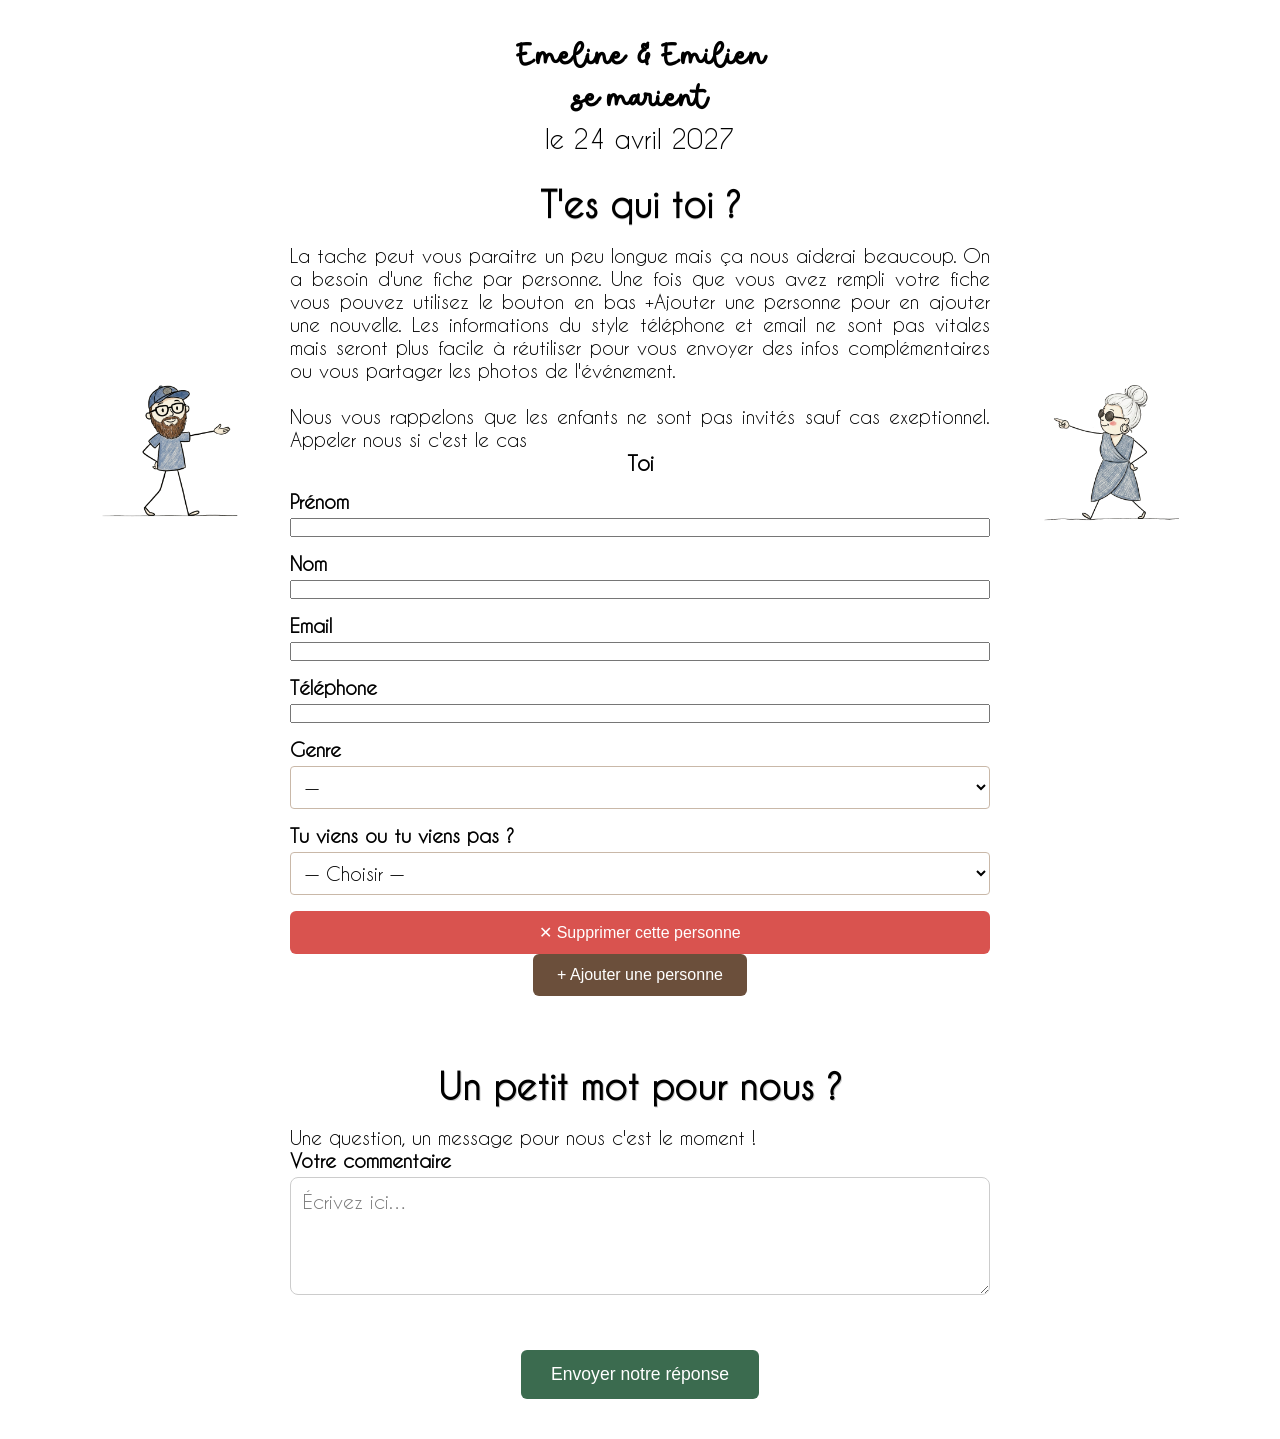
==== commit cecb7a5e: "modif bouton sup" ====
--- a/index.html
+++ b/index.html
@@ -48,7 +48,6 @@
         <div class="fiche-personne" data-index="1">
           <div class="fiche-header">
             <span class="fiche-numero">Toi</span>
-            <button type="button" class="btn-supprimer" aria-label="Supprimer">✕</button>
           </div>
 
           <div class="ligne-2col">
@@ -101,6 +100,7 @@
             <div class="champ">
               <label for="p1_regime">Des restrictions alimentaires ?</label>
               <select id="p1_regime" name="p1_regime">
+                <option value=""         >— Choisir —</option>
                 <option value="aucune"   >Non, je mange de tout</option>
                 <option value="cannibale">Cannibale</option>
                 <option value="vege"     >Végétarien</option>
@@ -150,6 +150,7 @@
      </div>
     </div>
   </div>
+    <button type="button" class="btn-supprimer">✕ Supprimer cette personne</button>
 </div>
         <!-- ===== FIN FICHE 1 ===== -->
 
--- a/style.css
+++ b/style.css
@@ -94,16 +94,22 @@
   z-index: 10;
 }
 
+
 .btn-supprimer {
-  position: absolute;
-  top: 15px;
-  right: 15px;
-  background: none;
+  display: block;
+  width: 100%;
+  margin-top: 1rem;
+  padding: 0.75rem;
+  background-color: #d9534f;   /* rouge, à ajuster selon ta charte */
+  color: white;
   border: none;
-  font-size: 1.3rem;
+  border-radius: 6px;
   cursor: pointer;
-  color: #a33;
-   z-index: 10;
+  font-size: 1rem;
+}
+
+.btn-supprimer:hover {
+  background-color: #c9302c;
 }
 
 /* --- Champs de formulaire --- */
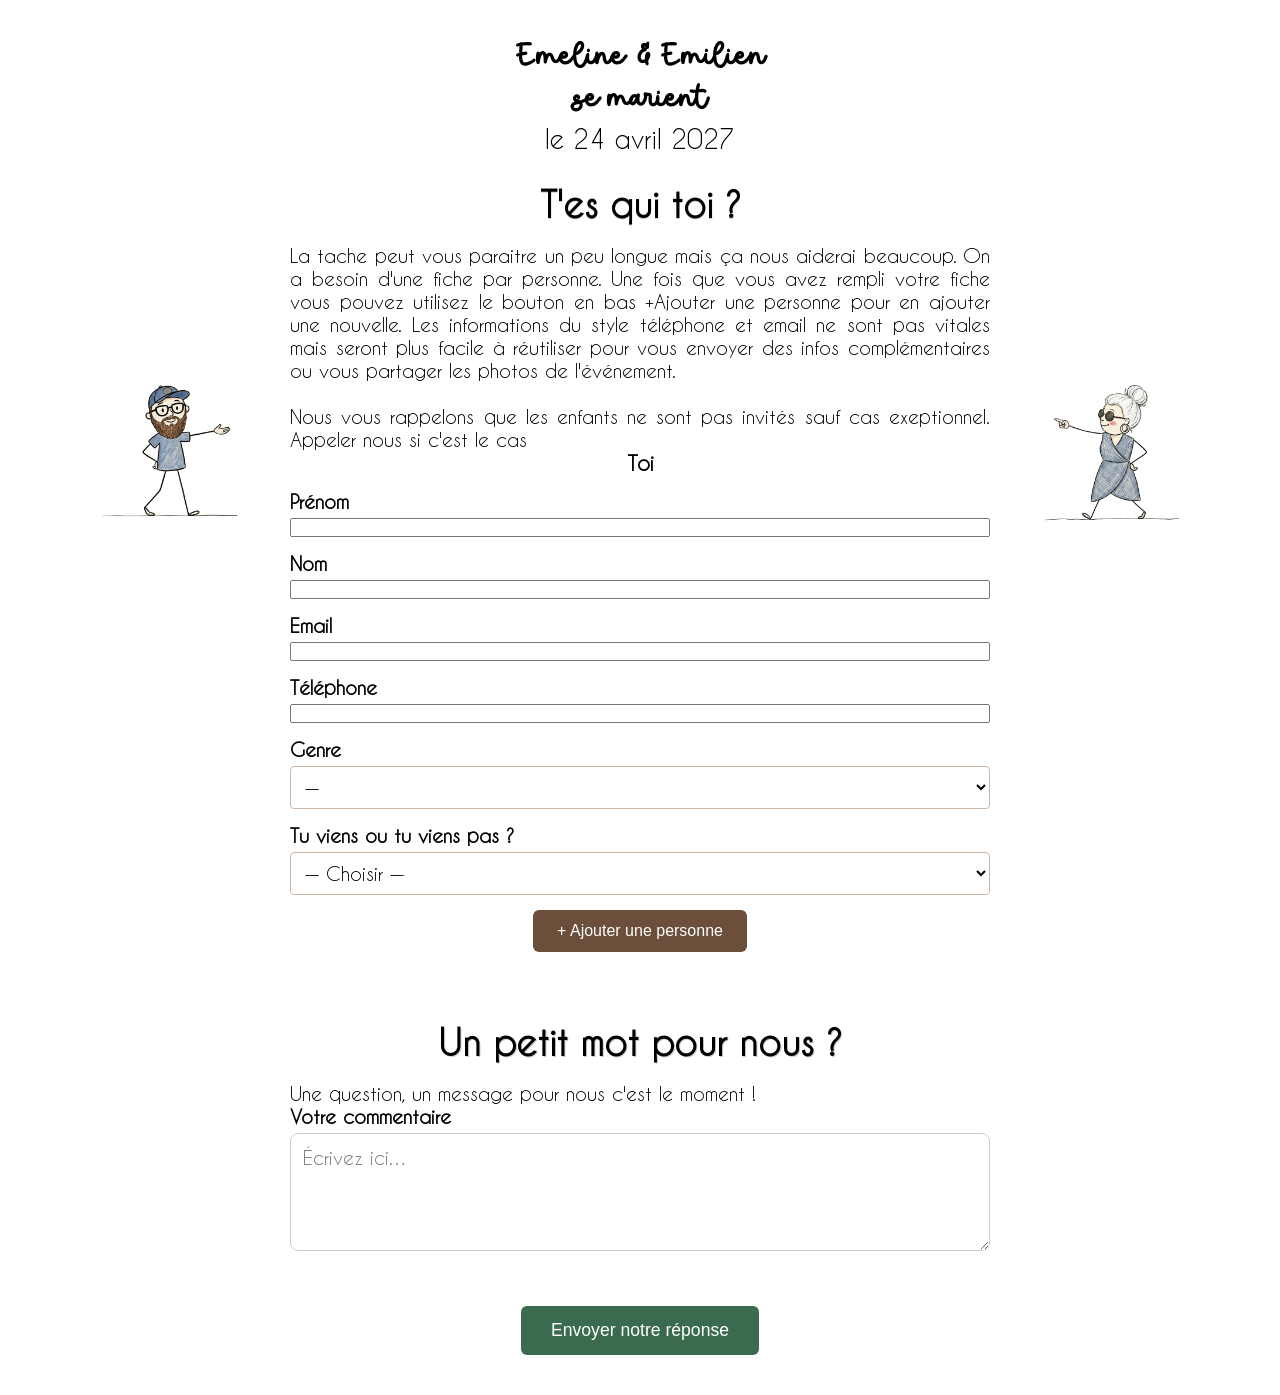
==== commit 1190a278: "déplacement bout sup" ====
--- a/index.html
+++ b/index.html
@@ -150,12 +150,11 @@
      </div>
     </div>
   </div>
-    <button type="button" class="btn-supprimer">✕ Supprimer cette personne</button>
 </div>
         <!-- ===== FIN FICHE 1 ===== -->
 
         <!-- Les fiches 2 à 8 sont clonées en JS depuis la fiche 1 [LOT 1] -->
-
+<button type="button" class="btn-supprimer hidden" aria-label="Supprimer cette personne">✕ Supprimer cette personne</button>
       </div>
 
       <button type="button" id="btn-ajouter">+ Ajouter une personne</button>
--- a/style.css
+++ b/style.css
@@ -97,64 +97,32 @@
 
 .btn-supprimer {
   display: block;
-  width: 100%;
-  margin-top: 1rem;
-  padding: 0.75rem;
+  margin: 0 auto 30px;
+  padding: 12px 24px;
   background-color: #d9534f;   /* rouge, à ajuster selon ta charte */
   color: white;
   border: none;
   border-radius: 6px;
   cursor: pointer;
   font-size: 1rem;
+  position: relative; 
+  z-index: 10;  
 }
 
 .btn-supprimer:hover {
   background-color: #c9302c;
 }
-
-/* --- Champs de formulaire --- */
-.champ {
-  margin-bottom: 15px;
-  display: flex;
-  flex-direction: column;
-  z-index: 10;
-}
-
-.champ label {
-  font-family: 'CaviarDreams';
-  margin-bottom: 5px;
-  font-weight: bold;
-  z-index: 10;
-}
-
-.champ input{   
-   z-index: 10;}
-.champ select,
-.champ textarea {
-  font-family: 'CaviarDreams';
-  padding: 8px 10px;
-  border: 1px solid #c9b8a8;
-  border-radius: 4px;
-  font-size: clamp(0.8rem, 2vw, 1.2rem);
-  background: #fff;
-  z-index: 10;
-}
-
-
-/* --- Blocs conditionnels (repas / logement) --- */
-.conditionnel {
-  border-left: 3px solid #d8b878;
-  padding-left: 15px;
-  margin-top: 10px;
-}
-
+.btn-supprimer:focus {
+  outline: 2px solid #c9302c;
+  outline-offset: 2px;
+}
 /* --- Bouton ajouter une personne --- */
 #btn-ajouter {
   display: block;
   margin: 0 auto 30px;
   padding: 12px 24px;
   background: #6b4f3b;
-  color: #fff;
+  color: white;
   border: none;
   border-radius: 6px;
   cursor: pointer;
@@ -167,6 +135,43 @@
   background: #ccc;
   cursor: not-allowed;
 }
+/* --- Champs de formulaire --- */
+.champ {
+  margin-bottom: 15px;
+  display: flex;
+  flex-direction: column;
+  z-index: 10;
+}
+
+.champ label {
+  font-family: 'CaviarDreams';
+  margin-bottom: 5px;
+  font-weight: bold;
+  z-index: 10;
+}
+
+.champ input{   
+   z-index: 10;}
+.champ select,
+.champ textarea {
+  font-family: 'CaviarDreams';
+  padding: 8px 10px;
+  border: 1px solid #c9b8a8;
+  border-radius: 4px;
+  font-size: clamp(0.8rem, 2vw, 1.2rem);
+  background: #fff;
+  z-index: 10;
+}
+
+
+/* --- Blocs conditionnels (repas / logement) --- */
+.conditionnel {
+  border-left: 3px solid #d8b878;
+  padding-left: 15px;
+  margin-top: 10px;
+}
+
+
 .guide-personnage {
   position: fixed;
   top: 50%;
